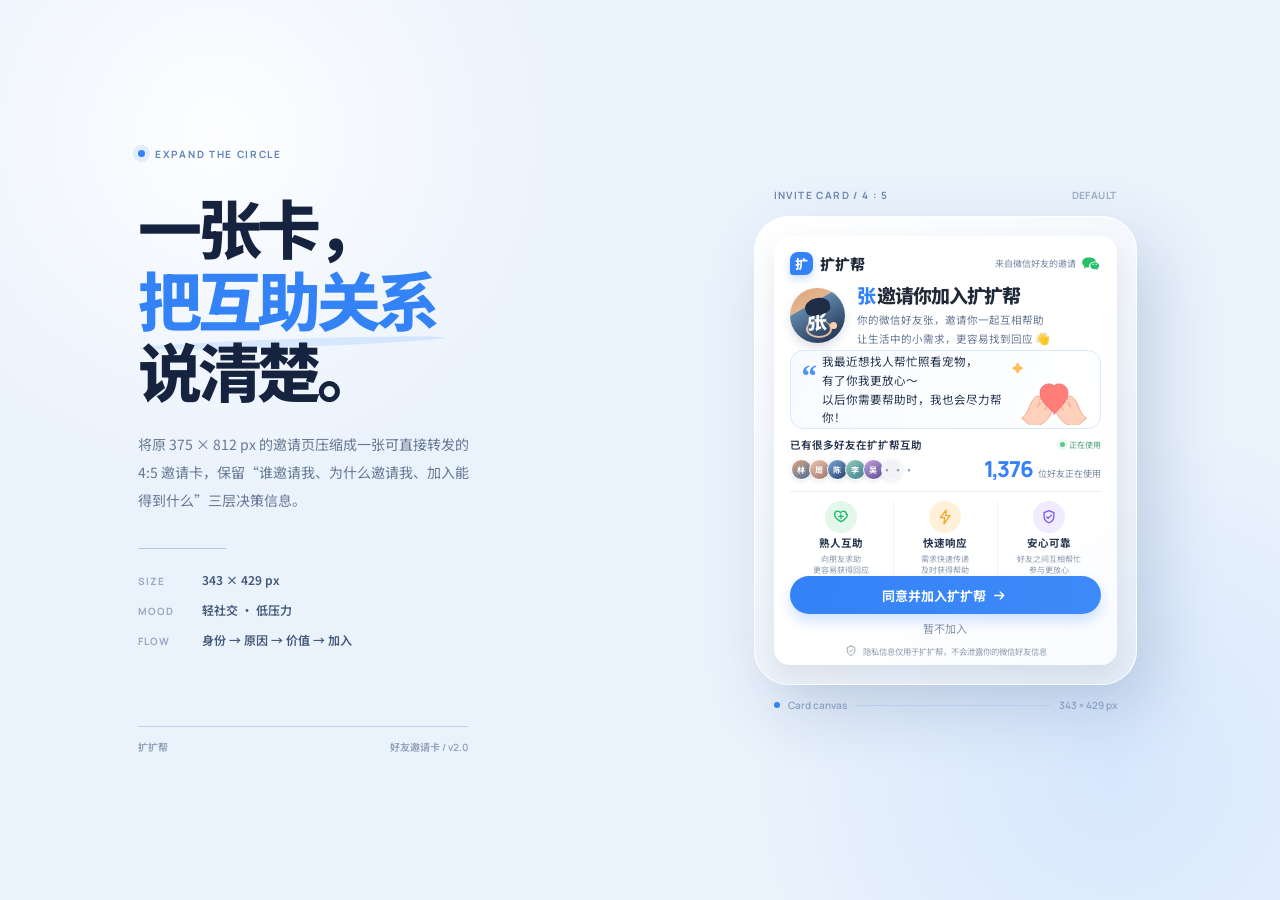
==== index.html @ 07ef03b1 "Add files via upload" ====
<!doctype html>
<html lang="zh-CN">
<head>
  <meta charset="UTF-8" />
  <meta name="viewport" content="width=device-width, initial-scale=1.0" />
  <meta name="theme-color" content="#eef4fc" />
  <title>扩扩帮 · 好友邀请卡 343×429</title>
  <link rel="stylesheet" href="./style.css" />
</head>
<body>
  <main class="workspace">
    <aside class="brief-panel" aria-label="设计规格">
      <div class="brief-kicker"><span class="kicker-mark"></span> EXPAND THE CIRCLE</div>
      <h1>一张卡，<br /><span>把互助关系</span><br />说清楚。</h1>
      <p>将原 375 × 812 px 的邀请页压缩成一张可直接转发的 4:5 邀请卡，保留“谁邀请我、为什么邀请我、加入能得到什么”三层决策信息。</p>
      <div class="brief-divider"></div>
      <div class="spec-list">
        <div class="spec-item"><span>SIZE</span><strong>343 × 429 px</strong></div>
        <div class="spec-item"><span>MOOD</span><strong>轻社交 · 低压力</strong></div>
        <div class="spec-item"><span>FLOW</span><strong>身份 → 原因 → 价值 → 加入</strong></div>
      </div>
      <div class="brief-footer"><span>扩扩帮</span><span>好友邀请卡 / v2.0</span></div>
    </aside>

    <section class="preview-area" aria-label="343 × 429 邀请卡预览">
      <div class="preview-label"><span>INVITE CARD / 4 : 5</span><span id="stateLabel">DEFAULT</span></div>
      <div class="card-frame">
        <article class="invite-card" id="inviteCard">
          <div class="card-view default-view" id="defaultView">
            <header class="card-header">
              <div class="brand-lockup"><span class="brand-mark">扩</span><b>扩扩帮</b></div>
              <div class="source-lockup"><span>来自微信好友的邀请</span><svg viewBox="0 0 24 24" aria-hidden="true"><path d="M9.3 5.2C5.5 5.2 2.5 7.6 2.5 10.6c0 1.8 1 3.4 2.6 4.5l-.7 2.6 2.8-1.5c.7.2 1.4.3 2.1.3.4 0 .8 0 1.1-.1-.1-.4-.2-.8-.2-1.2 0-3.1 3.1-5.6 6.9-5.6.4 0 .8 0 1.2.1-.6-2.6-3.3-4.5-7-4.5Z" fill="currentColor"/><path d="M16.8 10.6c-2.8 0-5.1 1.8-5.1 4s2.3 4 5.1 4c.6 0 1.2-.1 1.7-.3l2.1 1.1-.5-1.9c1.2-.8 1.9-1.8 1.9-2.9 0-2.2-2.3-4-5.2-4Zm-1.7 3.1a.8.8 0 1 1 0-1.6.8.8 0 0 1 0 1.6Zm3.4 0a.8.8 0 1 1 0-1.6.8.8 0 0 1 0 1.6Z" fill="currentColor"/></svg></div>
            </header>

            <section class="identity-section">
              <div class="portrait" aria-label="邀请人张的头像"><span>张</span><i></i></div>
              <div class="identity-copy"><h2><em>张</em> 邀请你加入扩扩帮</h2><p>你的微信好友张，邀请你一起互相帮助<br />让生活中的小需求，更容易找到回应 <span aria-hidden="true">👋</span></p></div>
            </section>

            <section class="message-box">
              <span class="quote-mark">“</span>
              <p>我最近想找人帮忙照看宠物，<br />有了你我更放心～<br />以后你需要帮助时，我也会尽力帮你！</p>
              <div class="mini-heart" aria-hidden="true"><span>✦</span><svg viewBox="0 0 80 62"><path class="hands" d="M5 55c6-4 7-10 10-16 2-4 5-8 8-8 2 0 3 2 2 5l-3 7c4-5 7-10 10-10 3 0 3 3 1 6l-3 7c4-6 7-8 10-7 3 2 0 5-2 9l-3 5c-4 7-11 10-18 12L5 55Zm70 0c-6-4-7-10-10-16-2-4-5-8-8-8-2 0-3 2-2 5l3 7c-4-5-7-10-10-10-3 0-3 3-1 6l3 7c-4-6-7-8-10-7-3 2 0 5 2 9l3 5c4 7 11 10 18 12l12-10Z"/><path class="heart" d="M40 49C34 43 25 37 25 28c0-6 4-10 10-10 3 0 5 2 5 2s2-2 5-2c6 0 10 4 10 10 0 9-9 15-15 23Z"/></svg></div>
            </section>

            <section class="proof-section">
              <div class="proof-title">已有很多好友在扩扩帮互助 <span><i></i>正在使用</span></div>
              <div class="proof-content"><div class="avatar-stack"><b class="av av1">林</b><b class="av av2">周</b><b class="av av3">陈</b><b class="av av4">李</b><b class="av av5">吴</b><b class="av more">···</b></div><div class="proof-number"><strong>1,376</strong><small>位好友正在使用</small></div></div>
            </section>

            <section class="benefit-section">
              <div class="benefit"><span class="benefit-icon green"><svg viewBox="0 0 24 24"><path d="M20.5 8.5c0 5-8.5 9.7-8.5 9.7S3.5 13.5 3.5 8.5c0-2.4 1.7-4.2 4-4.2 1.6 0 3 .9 3.8 2.1.8-1.2 2.2-2.1 3.8-2.1 2.3 0 4 1.8 4 4.2Z"/><path d="M9 11.3h6M12 8.3v6"/></svg></span><b>熟人互助</b><small>向朋友求助<br />更容易获得回应</small></div>
              <div class="benefit"><span class="benefit-icon orange"><svg viewBox="0 0 24 24"><path d="m13.5 3-7.8 9.8h5.7l-.8 8.2 8.2-10.8h-5.7L13.5 3Z"/></svg></span><b>快速响应</b><small>需求快速传递<br />及时获得帮助</small></div>
              <div class="benefit"><span class="benefit-icon purple"><svg viewBox="0 0 24 24"><path d="m12 3.5 6.5 2.6v4.8c0 4.2-2.5 7.3-6.5 8.8-4-1.5-6.5-4.6-6.5-8.8V6.1L12 3.5Z"/><path d="m8.8 11.8 2.1 2.1 4.3-4.4"/></svg></span><b>安心可靠</b><small>好友之间互相帮忙<br />参与更放心</small></div>
            </section>

            <div class="card-actions"><button class="join-button" id="joinBtn" type="button">同意并加入扩扩帮 <svg viewBox="0 0 24 24" aria-hidden="true"><path d="M5 12h13m-5-5 5 5-5 5" fill="none" stroke="currentColor" stroke-width="1.8" stroke-linecap="round" stroke-linejoin="round"/></svg></button><button class="decline-button" id="declineBtn" type="button">暂不加入</button></div>
            <div class="privacy"><svg viewBox="0 0 24 24" aria-hidden="true"><path d="M12 3.5 18.5 6v4.8c0 4.2-2.5 7.3-6.5 8.8-4-1.5-6.5-4.6-6.5-8.8V6L12 3.5Z"/><path d="m8.8 11.8 2.1 2.1 4.3-4.4"/></svg>隐私信息仅用于扩扩帮，不会泄露你的微信好友信息</div>
          </div>

          <div class="card-view success-view" id="successView" hidden>
            <div class="success-content"><div class="success-icon"><svg viewBox="0 0 32 32"><path d="m8 16.5 5.2 5.1L24.5 10" fill="none" stroke="currentColor" stroke-width="2.8" stroke-linecap="round" stroke-linejoin="round"/></svg></div><span class="success-label">RELATIONSHIP BUILT</span><h2>加入成功！</h2><p>你和<span>张</span>已经成为互助好友</p><small>从今天开始，有需要时<br />你们可以互相帮助。</small><button class="join-button success-button" id="homeBtn" type="button">查看扩扩帮 <svg viewBox="0 0 24 24"><path d="M5 12h13m-5-5 5 5-5 5" fill="none" stroke="currentColor" stroke-width="1.8" stroke-linecap="round" stroke-linejoin="round"/></svg></button><button class="back-button" id="backBtn" type="button">返回邀请卡</button></div><div class="success-brand"><span class="brand-mark">扩</span>让每一次求助，都更容易找到回应。</div>
          </div>
        </article>
      </div>
      <div class="preview-caption"><span class="caption-dot"></span><span>Card canvas</span><span class="caption-rule"></span><span>343 × 429 px</span></div>
    </section>
  </main>

  <div class="modal-backdrop" id="modalBackdrop" hidden>
    <section class="confirm-modal" role="dialog" aria-modal="true" aria-labelledby="modalTitle">
      <button class="modal-close" id="modalClose" type="button" aria-label="关闭">×</button>
      <div class="modal-icon"><svg viewBox="0 0 24 24"><path d="M12 3.5 19 6v5.1c0 4.5-2.7 7.8-7 9.4-4.3-1.6-7-4.9-7-9.4V6l7-2.5Z"/><path d="M12 8v4.2M12 16h.01"/></svg></div>
      <h2 id="modalTitle">暂时不加入扩扩帮？</h2><p>你可以稍后再接受张的邀请。</p>
      <div class="modal-actions"><button class="modal-secondary" id="lookAgainBtn" type="button">再看看</button><button class="modal-primary" id="confirmDeclineBtn" type="button">暂不加入</button></div>
    </section>
  </div>
  <div class="toast" id="toast" role="status">已暂时忽略邀请</div>
  <script src="./script.js"></script>
</body>
</html>
---- style.css ----
@import url('https://fonts.googleapis.com/css2?family=Manrope:wght@600;700;800&family=Noto+Sans+SC:wght@400;500;600;700;800&display=swap');

:root { --blue:#3382f6; --blue-deep:#1e68df; --ink:#1f2937; --muted:#64748b; --line:#e5e7eb; --canvas:#eef4fc; --green:#22c55e; font-family:'Noto Sans SC','PingFang SC','Microsoft YaHei',sans-serif; color:var(--ink); }
* { box-sizing:border-box; }
html,body { margin:0; min-height:100%; }
body { background:#eaf2fc; background-image:radial-gradient(circle at 17% 15%,rgba(255,255,255,.9),transparent 28%),radial-gradient(circle at 87% 86%,rgba(191,218,255,.45),transparent 26%); }
button { font:inherit; }
button:focus-visible { outline:3px solid rgba(51,130,246,.35); outline-offset:4px; }
.workspace { width:min(1040px,calc(100vw - 48px)); min-height:100vh; margin:0 auto; padding:42px 0; display:grid; grid-template-columns:1fr 430px; gap:120px; align-items:center; }
.brief-panel { max-width:390px; padding-left:18px; }
.brief-kicker { display:flex; align-items:center; gap:10px; color:#5e84ba; font:700 10px/1.4 Manrope,sans-serif; letter-spacing:.17em; }
.kicker-mark { width:7px; height:7px; border-radius:50%; background:var(--blue); box-shadow:0 0 0 5px rgba(51,130,246,.12); }
.brief-panel h1 { margin:30px 0 24px; color:#16233f; font-size:clamp(42px,5vw,64px); font-weight:800; line-height:1.12; letter-spacing:-.07em; }
.brief-panel h1 span { color:var(--blue); position:relative; white-space:nowrap; }
.brief-panel h1 span::after { content:''; position:absolute; left:0; right:-8px; bottom:-3px; height:8px; border-radius:50%; background:rgba(104,171,255,.2); transform:rotate(-2deg); z-index:-1; }
.brief-panel p { max-width:340px; margin:0; color:#667993; font-size:14px; line-height:2; }
.brief-divider { width:88px; height:1px; margin:34px 0 22px; background:#aec9ec; }
.spec-list { display:grid; gap:13px; }.spec-item { display:flex; align-items:baseline; gap:22px; font-size:12px; }.spec-item span { width:42px; color:#98a9c1; font:700 10px/1 Manrope,sans-serif; letter-spacing:.1em; }.spec-item strong { color:#435978; font-weight:600; }
.brief-footer { max-width:330px; display:flex; justify-content:space-between; margin-top:78px; padding-top:14px; border-top:1px solid rgba(153,184,222,.5); color:#8fa0b8; font:600 10px/1.2 Manrope,'Noto Sans SC',sans-serif; }
.preview-area { display:flex; align-items:center; flex-direction:column; }.preview-label { width:343px; display:flex; justify-content:space-between; color:#6e89b1; font:700 10px/1 Manrope,sans-serif; letter-spacing:.14em; margin-bottom:16px; }.preview-label span:last-child { color:#9badc5; letter-spacing:.04em; }
.card-frame { width:383px; padding:20px; border-radius:35px; background:linear-gradient(145deg,#fff,#e4ecf7); box-shadow:18px 26px 65px rgba(43,78,128,.2),inset 0 0 0 1px rgba(255,255,255,.9); }
.invite-card { width:343px; height:429px; overflow:hidden; border-radius:16px; background:#fff; position:relative; box-shadow:0 12px 25px rgba(43,75,122,.1),inset 0 0 0 1px rgba(229,235,243,.85); }
.card-view { width:100%; height:100%; }.default-view { padding:15px 16px 10px; background:linear-gradient(150deg,#fff 0%,#fff 70%,#f9fbff 100%); }
.card-header { height:25px; display:flex; align-items:center; justify-content:space-between; }.brand-lockup { display:flex; align-items:center; gap:7px; }.brand-mark { width:23px; height:23px; display:grid; place-items:center; border-radius:8px 8px 8px 3px; color:#fff; background:var(--blue); font-size:13px; font-weight:800; box-shadow:0 4px 9px rgba(51,130,246,.25); }.brand-lockup b { font-size:15px; font-weight:800; }.source-lockup { display:flex; align-items:center; gap:4px; color:#7889a4; font-size:9px; }.source-lockup svg { width:21px; height:21px; color:#27bf68; }
.identity-section { height:69px; display:flex; align-items:center; gap:12px; margin-top:5px; }.portrait { width:55px; height:55px; flex:0 0 55px; display:grid; place-items:end center; padding-bottom:8px; border-radius:50%; background:linear-gradient(150deg,#d8a37d 0%,#e4b58d 32%,#5f86a9 33%,#344b6b 74%,#202e48 100%); color:#fff; font-size:20px; font-weight:800; position:relative; overflow:hidden; box-shadow:0 5px 10px rgba(54,77,111,.17); }.portrait::before { content:''; width:25px; height:17px; border-radius:50% 50% 35% 35%; position:absolute; top:10px; left:15px; background:#202d47; transform:rotate(-12deg); }.portrait::after { content:''; width:22px; height:16px; border-radius:50%; position:absolute; bottom:5px; left:16px; border:2px solid rgba(255,210,177,.85); border-top:0; }.portrait i { position:absolute; width:7px; height:7px; border-radius:50%; right:8px; bottom:14px; background:#ffd0aa; }.identity-copy { min-width:0; }.identity-copy h2 { margin:0; white-space:nowrap; font-size:19px; line-height:1.25; letter-spacing:-.06em; font-weight:800; }.identity-copy h2 em { color:var(--blue); font-style:normal; }.identity-copy p { color:#667895; font-size:10.5px; line-height:1.6; margin:5px 0 0; }.identity-copy p span { font-size:12px; }
.message-box { height:79px; padding:10px 11px; display:flex; align-items:center; border:1px solid #d9e9ff; border-radius:13px; background:linear-gradient(115deg,#f7fbff,#fff); position:relative; overflow:hidden; }.quote-mark { align-self:flex-start; color:#4b94fa; font:800 31px/1 Georgia,serif; margin-right:5px; }.message-box p { color:#27364e; font-size:11.5px; line-height:1.62; margin:0; position:relative; z-index:1; }.mini-heart { width:77px; height:61px; flex:0 0 77px; margin-left:auto; position:relative; }.mini-heart svg { position:absolute; right:-2px; bottom:-5px; width:74px; height:58px; }.mini-heart .heart { fill:#ff7e78; stroke:#ed6a6b; stroke-width:1; }.mini-heart .hands { fill:#ffd0ba; stroke:#f1a38c; stroke-width:1; }.mini-heart span { position:absolute; top:0; left:0; color:#ffbd59; font-size:12px; z-index:2; }
.proof-section { height:47px; margin-top:8px; }.proof-title { display:flex; align-items:center; justify-content:space-between; color:#27364d; font-size:10.5px; font-weight:600; }.proof-title > span { display:flex; align-items:center; gap:4px; color:#6eb48d; font-size:8px; font-weight:500; }.proof-title i { width:5px; height:5px; border-radius:50%; background:#55cc82; box-shadow:0 0 0 3px rgba(85,204,130,.12); }.proof-content { display:flex; align-items:center; margin-top:6px; }.avatar-stack { display:flex; padding-left:1px; }.av { width:21px; height:21px; flex:0 0 21px; margin-left:-3px; border:1.5px solid white; border-radius:50%; display:grid; place-items:center; color:#fff; font-size:8px; font-weight:700; box-shadow:0 1px 4px rgba(38,62,99,.15); }.av:first-child { margin-left:0; }.av1 { background:linear-gradient(145deg,#e4a47b,#446f9d); }.av2 { background:linear-gradient(145deg,#f0c5b0,#9c746a); }.av3 { background:linear-gradient(145deg,#7ba9d7,#273e71); }.av4 { background:linear-gradient(145deg,#91ccb3,#417f95); }.av5 { background:linear-gradient(145deg,#c3a2da,#5d4d98); }.av.more { color:#90a0b6; background:#f0f2f6; font-size:10px; letter-spacing:1px; }.proof-number { display:flex; align-items:baseline; gap:5px; margin-left:auto; }.proof-number strong { color:var(--blue); font:800 22px/1 Manrope,sans-serif; letter-spacing:-.06em; }.proof-number small { color:#7889a4; font-size:9px; }
.benefit-section { height:77px; display:grid; grid-template-columns:repeat(3,1fr); margin-top:7px; padding:9px 0 0; border-top:1px solid #eef2f7; }.benefit { display:flex; flex-direction:column; align-items:center; text-align:center; position:relative; }.benefit + .benefit { border-left:1px solid #eff3f8; }.benefit-icon { width:32px; height:32px; display:grid; place-items:center; margin-bottom:4px; border-radius:50%; }.benefit-icon svg { width:18px; height:18px; fill:none; stroke:currentColor; stroke-width:1.7; stroke-linecap:round; stroke-linejoin:round; }.benefit-icon.green { color:#1bb866; background:#e3f8eb; }.benefit-icon.orange { color:#f3a329; background:#fff1d8; }.benefit-icon.purple { color:#7857e7; background:#f0ebff; }.benefit b { color:#26364f; font-size:10.5px; line-height:1.2; }.benefit small { color:#8c9bb0; font-size:8px; line-height:1.42; margin-top:3px; }
.card-actions { margin-top:8px; text-align:center; }.join-button { width:100%; height:38px; display:flex; align-items:center; justify-content:center; gap:5px; border:0; border-radius:20px; color:#fff; background:linear-gradient(100deg,#3382f6,#3e8afa); box-shadow:0 7px 13px rgba(51,130,246,.23); font-size:13px; font-weight:700; cursor:pointer; transition:transform .15s ease,background .15s ease,box-shadow .15s ease; }.join-button svg { width:17px; height:17px; }.join-button:hover { background:#2875e9; box-shadow:0 9px 17px rgba(51,130,246,.3); transform:translateY(-1px); }.join-button:active { transform:translateY(2px) scale(.985); background:#1d65d8; box-shadow:0 3px 8px rgba(51,130,246,.18); }.decline-button { margin-top:2px; padding:2px 14px; border:0; color:#8291a7; background:transparent; font-size:11px; cursor:pointer; }.decline-button:hover { color:var(--blue); }.privacy { height:17px; display:flex; align-items:center; justify-content:center; gap:5px; margin-top:4px; color:#8e9db1; font-size:8.3px; white-space:nowrap; }.privacy svg { width:14px; height:14px; flex:0 0 14px; fill:none; stroke:currentColor; stroke-width:1.5; stroke-linecap:round; stroke-linejoin:round; }
.success-view { display:flex; align-items:center; justify-content:space-between; flex-direction:column; padding:84px 25px 17px; background:radial-gradient(circle at 50% 25%,#edf6ff 0,#fff 45%,#f7faff 100%); }.success-content { display:flex; align-items:center; flex-direction:column; text-align:center; }.success-icon { width:62px; height:62px; display:grid; place-items:center; margin-bottom:21px; color:var(--green); border-radius:21px 21px 21px 7px; background:#e1f8e9; box-shadow:0 10px 20px rgba(34,197,94,.15); }.success-icon svg { width:34px; height:34px; }.success-label { color:#6cba8a; font:700 8px/1 Manrope,sans-serif; letter-spacing:.15em; }.success-content h2 { margin:11px 0 7px; color:#25344d; font-size:23px; letter-spacing:-.06em; }.success-content p { margin:0; color:#63758e; font-size:12px; }.success-content p span { color:var(--blue); font-weight:700; }.success-content small { margin:16px 0 27px; color:#91a0b4; font-size:10px; line-height:1.75; }.success-button { width:250px; }.back-button { border:0; background:transparent; color:#98a7b9; font-size:10px; cursor:pointer; padding:9px; }.back-button:hover { color:var(--blue); }.success-brand { display:flex; align-items:center; gap:6px; color:#a8b4c3; font-size:8.5px; }.success-brand .brand-mark { width:18px; height:18px; font-size:10px; border-radius:6px 6px 6px 2px; }
.preview-caption { width:343px; display:flex; align-items:center; gap:8px; margin-top:15px; color:#89a0c2; font:600 10px/1 Manrope,sans-serif; }.caption-dot { width:6px; height:6px; background:var(--blue); border-radius:50%; }.caption-rule { height:1px; flex:1; background:#b6cdec; }
.modal-backdrop { position:fixed; inset:0; z-index:10; display:grid; place-items:center; padding:20px; background:rgba(22,35,63,.35); backdrop-filter:blur(7px); }.modal-backdrop[hidden] { display:none; }.confirm-modal { width:min(340px,100%); padding:28px 24px 22px; border-radius:24px; background:#fff; box-shadow:0 24px 70px rgba(20,48,91,.25); text-align:center; position:relative; animation:modal-in .18s ease-out; }.modal-close { position:absolute; top:13px; right:17px; width:28px; height:28px; border:0; border-radius:50%; color:#8d9cb1; background:#f4f7fb; font-size:20px; line-height:1; cursor:pointer; }.modal-icon { width:45px; height:45px; display:grid; place-items:center; margin:0 auto 14px; color:#e9a62f; background:#fff4dd; border-radius:15px; }.modal-icon svg { width:25px; height:25px; fill:none; stroke:currentColor; stroke-width:1.6; stroke-linecap:round; stroke-linejoin:round; }.confirm-modal h2 { margin:0 0 8px; font-size:17px; }.confirm-modal p { margin:0 0 22px; color:#8492a7; font-size:12px; }.modal-actions { display:grid; grid-template-columns:1fr 1fr; gap:10px; }.modal-actions button { height:43px; border-radius:22px; font-size:13px; cursor:pointer; }.modal-secondary { border:1px solid #e5ebf3; color:#6d7e97; background:#fff; }.modal-primary { border:0; color:#fff; background:var(--blue); box-shadow:0 7px 13px rgba(51,130,246,.18); }.modal-primary:hover { background:var(--blue-deep); }.modal-secondary:hover { background:#f6f9fc; }.toast { position:fixed; z-index:20; bottom:32px; left:50%; padding:10px 17px; border-radius:99px; color:#fff; background:rgba(25,39,67,.88); font-size:12px; opacity:0; pointer-events:none; transform:translate(-50%,16px); transition:opacity .22s ease,transform .22s ease; }.toast.show { opacity:1; transform:translate(-50%,0); }
@keyframes modal-in { from { opacity:0; transform:translateY(8px) scale(.97); } to { opacity:1; transform:translateY(0) scale(1); } }
@media (prefers-reduced-motion:reduce) { *,*::before,*::after { animation-duration:.01ms !important; transition-duration:.01ms !important; } }
@media (max-width:820px) { .workspace { width:min(430px,calc(100vw - 40px)); grid-template-columns:1fr; gap:26px; padding:32px 0 40px; }.brief-panel { max-width:430px; padding-left:0; text-align:center; }.brief-panel h1 { margin-top:18px; font-size:42px; }.brief-panel p,.brief-divider,.spec-list,.brief-footer { display:none; }.brief-kicker { justify-content:center; }.preview-area { order:-1; } }
@media (max-width:440px) { body { background:var(--canvas); }.workspace { width:100%; padding:0; }.brief-panel,.preview-label,.preview-caption { display:none; }.preview-area { width:100%; }.card-frame { width:100%; padding:0; border-radius:0; box-shadow:none; }.invite-card { width:100%; height:auto; min-height:429px; border-radius:0; box-shadow:none; }.default-view { padding-left:20px; padding-right:20px; }.success-view { min-height:429px; } }
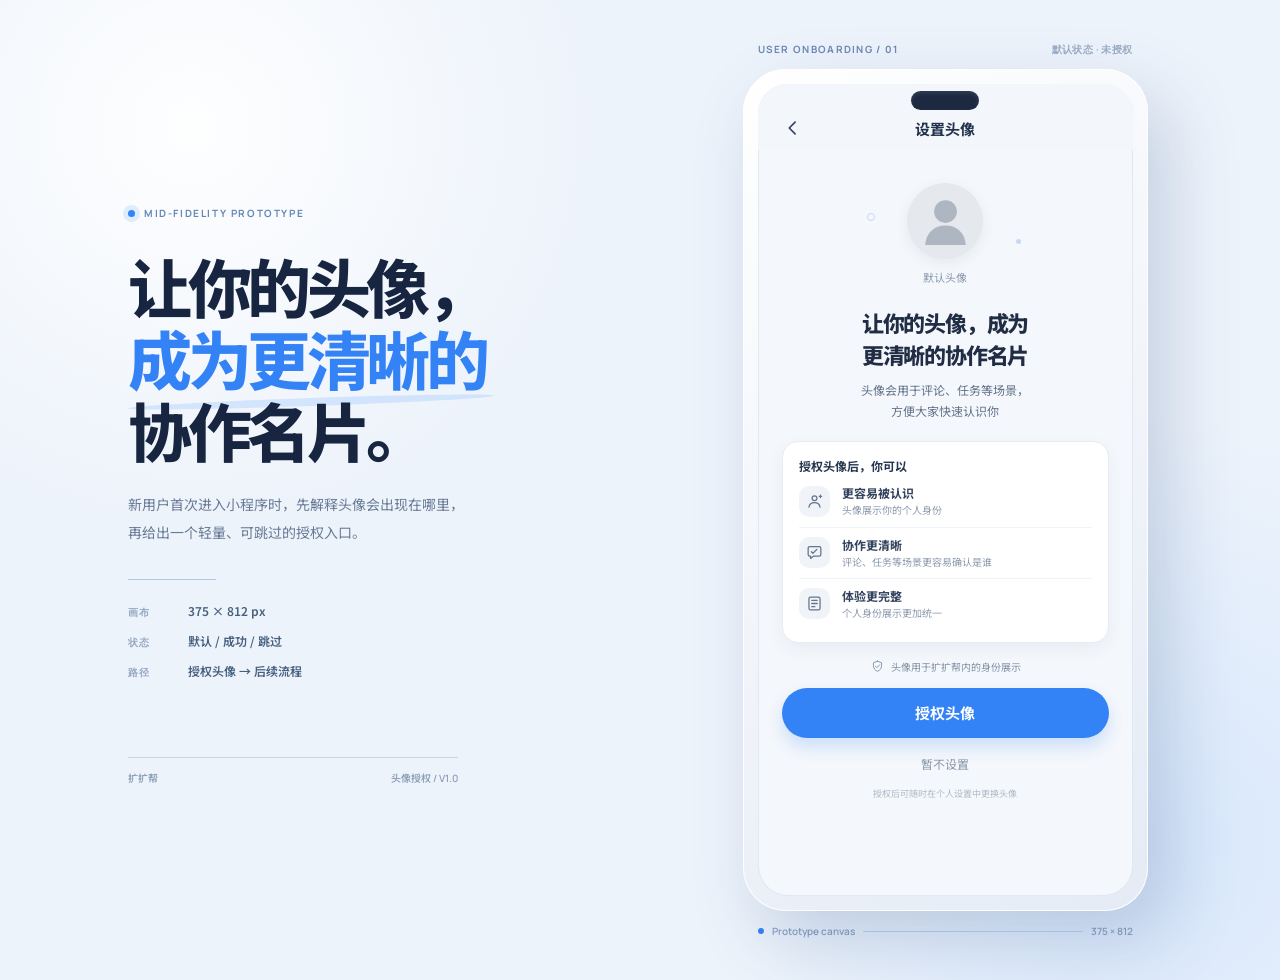
==== commit a791f9e8: "Add files via upload" ====
--- a/index.html
+++ b/index.html
@@ -3,79 +3,73 @@
 <head>
   <meta charset="UTF-8" />
   <meta name="viewport" content="width=device-width, initial-scale=1.0" />
-  <meta name="theme-color" content="#eef4fc" />
-  <title>扩扩帮 · 好友邀请卡 343×429</title>
+  <meta name="theme-color" content="#f4f7fb" />
+  <title>扩扩帮 · 设置头像</title>
   <link rel="stylesheet" href="./style.css" />
 </head>
 <body>
-  <main class="workspace">
-    <aside class="brief-panel" aria-label="设计规格">
-      <div class="brief-kicker"><span class="kicker-mark"></span> EXPAND THE CIRCLE</div>
-      <h1>一张卡，<br /><span>把互助关系</span><br />说清楚。</h1>
-      <p>将原 375 × 812 px 的邀请页压缩成一张可直接转发的 4:5 邀请卡，保留“谁邀请我、为什么邀请我、加入能得到什么”三层决策信息。</p>
+  <main class="prototype-workspace">
+    <aside class="prototype-brief" aria-label="原型说明">
+      <p class="brief-label"><span></span> MID-FIDELITY PROTOTYPE</p>
+      <h1>让你的头像，<br /><em>成为更清晰的</em><br />协作名片。</h1>
+      <p class="brief-copy">新用户首次进入小程序时，先解释头像会出现在哪里，再给出一个轻量、可跳过的授权入口。</p>
       <div class="brief-divider"></div>
-      <div class="spec-list">
-        <div class="spec-item"><span>SIZE</span><strong>343 × 429 px</strong></div>
-        <div class="spec-item"><span>MOOD</span><strong>轻社交 · 低压力</strong></div>
-        <div class="spec-item"><span>FLOW</span><strong>身份 → 原因 → 价值 → 加入</strong></div>
-      </div>
-      <div class="brief-footer"><span>扩扩帮</span><span>好友邀请卡 / v2.0</span></div>
+      <div class="brief-meta"><div><span>画布</span><strong>375 × 812 px</strong></div><div><span>状态</span><strong>默认 / 成功 / 跳过</strong></div><div><span>路径</span><strong>授权头像 → 后续流程</strong></div></div>
+      <div class="brief-footer"><span>扩扩帮</span><span>头像授权 / V1.0</span></div>
     </aside>
 
-    <section class="preview-area" aria-label="343 × 429 邀请卡预览">
-      <div class="preview-label"><span>INVITE CARD / 4 : 5</span><span id="stateLabel">DEFAULT</span></div>
-      <div class="card-frame">
-        <article class="invite-card" id="inviteCard">
-          <div class="card-view default-view" id="defaultView">
-            <header class="card-header">
-              <div class="brand-lockup"><span class="brand-mark">扩</span><b>扩扩帮</b></div>
-              <div class="source-lockup"><span>来自微信好友的邀请</span><svg viewBox="0 0 24 24" aria-hidden="true"><path d="M9.3 5.2C5.5 5.2 2.5 7.6 2.5 10.6c0 1.8 1 3.4 2.6 4.5l-.7 2.6 2.8-1.5c.7.2 1.4.3 2.1.3.4 0 .8 0 1.1-.1-.1-.4-.2-.8-.2-1.2 0-3.1 3.1-5.6 6.9-5.6.4 0 .8 0 1.2.1-.6-2.6-3.3-4.5-7-4.5Z" fill="currentColor"/><path d="M16.8 10.6c-2.8 0-5.1 1.8-5.1 4s2.3 4 5.1 4c.6 0 1.2-.1 1.7-.3l2.1 1.1-.5-1.9c1.2-.8 1.9-1.8 1.9-2.9 0-2.2-2.3-4-5.2-4Zm-1.7 3.1a.8.8 0 1 1 0-1.6.8.8 0 0 1 0 1.6Zm3.4 0a.8.8 0 1 1 0-1.6.8.8 0 0 1 0 1.6Z" fill="currentColor"/></svg></div>
-            </header>
+    <section class="preview-area" aria-label="设置头像移动端页面预览">
+      <div class="preview-meta"><span>USER ONBOARDING / 01</span><span id="stateLabel">默认状态 · 未授权</span></div>
+      <div class="phone-frame">
+        <div class="phone-notch"></div>
+        <div class="phone-screen" id="phoneScreen">
+          <header class="top-nav">
+            <button class="nav-back" id="backBtn" type="button" aria-label="返回上一页"><svg viewBox="0 0 24 24"><path d="m14.5 5-7 7 7 7" fill="none" stroke="currentColor" stroke-width="2" stroke-linecap="round" stroke-linejoin="round"/></svg></button>
+            <h2>设置头像</h2>
+            <span class="nav-placeholder" aria-hidden="true"></span>
+          </header>
 
-            <section class="identity-section">
-              <div class="portrait" aria-label="邀请人张的头像"><span>张</span><i></i></div>
-              <div class="identity-copy"><h2><em>张</em> 邀请你加入扩扩帮</h2><p>你的微信好友张，邀请你一起互相帮助<br />让生活中的小需求，更容易找到回应 <span aria-hidden="true">👋</span></p></div>
+          <div class="page-content">
+            <section class="avatar-hero" aria-label="头像预览">
+              <div class="avatar-orbit orbit-left"></div><div class="avatar-orbit orbit-right"></div>
+              <div class="avatar-placeholder" id="avatarPreview" data-avatar="{avatar}" role="img" aria-label="默认头像"><svg viewBox="0 0 80 80" aria-hidden="true"><circle cx="40" cy="29" r="14"/><path d="M15 70c1-15 11-24 25-24s24 9 25 24"/></svg></div>
+              <span class="avatar-state" id="avatarState">默认头像</span>
             </section>
 
-            <section class="message-box">
-              <span class="quote-mark">“</span>
-              <p>我最近想找人帮忙照看宠物，<br />有了你我更放心～<br />以后你需要帮助时，我也会尽力帮你！</p>
-              <div class="mini-heart" aria-hidden="true"><span>✦</span><svg viewBox="0 0 80 62"><path class="hands" d="M5 55c6-4 7-10 10-16 2-4 5-8 8-8 2 0 3 2 2 5l-3 7c4-5 7-10 10-10 3 0 3 3 1 6l-3 7c4-6 7-8 10-7 3 2 0 5-2 9l-3 5c-4 7-11 10-18 12L5 55Zm70 0c-6-4-7-10-10-16-2-4-5-8-8-8-2 0-3 2-2 5l3 7c-4-5-7-10-10-10-3 0-3 3-1 6l3 7c-4-6-7-8-10-7-3 2 0 5 2 9l3 5c4 7 11 10 18 12l12-10Z"/><path class="heart" d="M40 49C34 43 25 37 25 28c0-6 4-10 10-10 3 0 5 2 5 2s2-2 5-2c6 0 10 4 10 10 0 9-9 15-15 23Z"/></svg></div>
+            <section class="intro-section">
+              <h1>让你的头像，成为<br />更清晰的协作名片</h1>
+              <p>头像会用于评论、任务等场景，<br />方便大家快速认识你</p>
             </section>
 
-            <section class="proof-section">
-              <div class="proof-title">已有很多好友在扩扩帮互助 <span><i></i>正在使用</span></div>
-              <div class="proof-content"><div class="avatar-stack"><b class="av av1">林</b><b class="av av2">周</b><b class="av av3">陈</b><b class="av av4">李</b><b class="av av5">吴</b><b class="av more">···</b></div><div class="proof-number"><strong>1,376</strong><small>位好友正在使用</small></div></div>
+            <section class="value-card" aria-label="头像授权价值">
+              <h3>授权头像后，你可以</h3>
+              <div class="value-item"><span class="value-icon"><svg viewBox="0 0 24 24"><circle cx="12" cy="8" r="3"/><path d="M5 19c.6-3.7 3-5.7 7-5.7s6.4 2 7 5.7"/><path d="M18 5.5h3m-1.5-1.5v3"/></svg></span><div><b>更容易被认识</b><small>头像展示你的个人身份</small></div></div>
+              <div class="value-item"><span class="value-icon"><svg viewBox="0 0 24 24"><path d="M6 4.5h12a2 2 0 0 1 2 2v8a2 2 0 0 1-2 2H11l-4 3v-3H6a2 2 0 0 1-2-2v-8a2 2 0 0 1 2-2Z"/><path d="m8 11 2 2 5-5"/></svg></span><div><b>协作更清晰</b><small>评论、任务等场景更容易确认是谁</small></div></div>
+              <div class="value-item"><span class="value-icon"><svg viewBox="0 0 24 24"><rect x="5" y="4" width="14" height="16" rx="2"/><path d="M8.5 8h7M8.5 12h7M8.5 16h4"/></svg></span><div><b>体验更完整</b><small>个人身份展示更加统一</small></div></div>
             </section>
 
-            <section class="benefit-section">
-              <div class="benefit"><span class="benefit-icon green"><svg viewBox="0 0 24 24"><path d="M20.5 8.5c0 5-8.5 9.7-8.5 9.7S3.5 13.5 3.5 8.5c0-2.4 1.7-4.2 4-4.2 1.6 0 3 .9 3.8 2.1.8-1.2 2.2-2.1 3.8-2.1 2.3 0 4 1.8 4 4.2Z"/><path d="M9 11.3h6M12 8.3v6"/></svg></span><b>熟人互助</b><small>向朋友求助<br />更容易获得回应</small></div>
-              <div class="benefit"><span class="benefit-icon orange"><svg viewBox="0 0 24 24"><path d="m13.5 3-7.8 9.8h5.7l-.8 8.2 8.2-10.8h-5.7L13.5 3Z"/></svg></span><b>快速响应</b><small>需求快速传递<br />及时获得帮助</small></div>
-              <div class="benefit"><span class="benefit-icon purple"><svg viewBox="0 0 24 24"><path d="m12 3.5 6.5 2.6v4.8c0 4.2-2.5 7.3-6.5 8.8-4-1.5-6.5-4.6-6.5-8.8V6.1L12 3.5Z"/><path d="m8.8 11.8 2.1 2.1 4.3-4.4"/></svg></span><b>安心可靠</b><small>好友之间互相帮忙<br />参与更放心</small></div>
-            </section>
+            <p class="permission-note"><svg viewBox="0 0 24 24" aria-hidden="true"><path d="M12 3.5 18.5 6v4.8c0 4.2-2.5 7.3-6.5 8.8-4-1.5-6.5-4.6-6.5-8.8V6L12 3.5Z"/><path d="m8.8 11.8 2.1 2.1 4.3-4.4"/></svg>头像用于扩扩帮内的身份展示</p>
 
-            <div class="card-actions"><button class="join-button" id="joinBtn" type="button">同意并加入扩扩帮 <svg viewBox="0 0 24 24" aria-hidden="true"><path d="M5 12h13m-5-5 5 5-5 5" fill="none" stroke="currentColor" stroke-width="1.8" stroke-linecap="round" stroke-linejoin="round"/></svg></button><button class="decline-button" id="declineBtn" type="button">暂不加入</button></div>
-            <div class="privacy"><svg viewBox="0 0 24 24" aria-hidden="true"><path d="M12 3.5 18.5 6v4.8c0 4.2-2.5 7.3-6.5 8.8-4-1.5-6.5-4.6-6.5-8.8V6L12 3.5Z"/><path d="m8.8 11.8 2.1 2.1 4.3-4.4"/></svg>隐私信息仅用于扩扩帮，不会泄露你的微信好友信息</div>
+            <section class="action-section"><button class="primary-button" id="authorizeBtn" type="button">授权头像</button><input id="avatarInput" type="file" accept="image/*" hidden /><button class="skip-button" id="skipBtn" type="button">暂不设置</button></section>
+            <p class="micro-copy">授权后可随时在个人设置中更换头像</p>
           </div>
 
-          <div class="card-view success-view" id="successView" hidden>
-            <div class="success-content"><div class="success-icon"><svg viewBox="0 0 32 32"><path d="m8 16.5 5.2 5.1L24.5 10" fill="none" stroke="currentColor" stroke-width="2.8" stroke-linecap="round" stroke-linejoin="round"/></svg></div><span class="success-label">RELATIONSHIP BUILT</span><h2>加入成功！</h2><p>你和<span>张</span>已经成为互助好友</p><small>从今天开始，有需要时<br />你们可以互相帮助。</small><button class="join-button success-button" id="homeBtn" type="button">查看扩扩帮 <svg viewBox="0 0 24 24"><path d="M5 12h13m-5-5 5 5-5 5" fill="none" stroke="currentColor" stroke-width="1.8" stroke-linecap="round" stroke-linejoin="round"/></svg></button><button class="back-button" id="backBtn" type="button">返回邀请卡</button></div><div class="success-brand"><span class="brand-mark">扩</span>让每一次求助，都更容易找到回应。</div>
-          </div>
-        </article>
+          <div class="screen-toast" id="screenToast" role="status"></div>
+        </div>
       </div>
-      <div class="preview-caption"><span class="caption-dot"></span><span>Card canvas</span><span class="caption-rule"></span><span>343 × 429 px</span></div>
+      <div class="preview-caption"><span class="live-dot"></span><span>Prototype canvas</span><span class="caption-rule"></span><span>375 × 812</span></div>
     </section>
   </main>
 
-  <div class="modal-backdrop" id="modalBackdrop" hidden>
-    <section class="confirm-modal" role="dialog" aria-modal="true" aria-labelledby="modalTitle">
-      <button class="modal-close" id="modalClose" type="button" aria-label="关闭">×</button>
-      <div class="modal-icon"><svg viewBox="0 0 24 24"><path d="M12 3.5 19 6v5.1c0 4.5-2.7 7.8-7 9.4-4.3-1.6-7-4.9-7-9.4V6l7-2.5Z"/><path d="M12 8v4.2M12 16h.01"/></svg></div>
-      <h2 id="modalTitle">暂时不加入扩扩帮？</h2><p>你可以稍后再接受张的邀请。</p>
-      <div class="modal-actions"><button class="modal-secondary" id="lookAgainBtn" type="button">再看看</button><button class="modal-primary" id="confirmDeclineBtn" type="button">暂不加入</button></div>
+  <div class="confirm-layer" id="skipDialog" hidden>
+    <section class="confirm-card" role="dialog" aria-modal="true" aria-labelledby="skipTitle">
+      <button class="dialog-close" id="dialogClose" type="button" aria-label="关闭">×</button>
+      <span class="dialog-index">OPTIONAL</span>
+      <h2 id="skipTitle">暂不设置头像？</h2>
+      <p>你可以先进入扩扩帮，之后再回来设置。</p>
+      <div class="dialog-actions"><button class="dialog-secondary" id="stayBtn" type="button">留下设置</button><button class="dialog-primary" id="confirmSkipBtn" type="button">暂不设置</button></div>
     </section>
   </div>
-  <div class="toast" id="toast" role="status">已暂时忽略邀请</div>
   <script src="./script.js"></script>
 </body>
 </html>
--- a/style.css
+++ b/style.css
@@ -1,36 +1,54 @@
 @import url('https://fonts.googleapis.com/css2?family=Manrope:wght@600;700;800&family=Noto+Sans+SC:wght@400;500;600;700;800&display=swap');
 
-:root { --blue:#3382f6; --blue-deep:#1e68df; --ink:#1f2937; --muted:#64748b; --line:#e5e7eb; --canvas:#eef4fc; --green:#22c55e; font-family:'Noto Sans SC','PingFang SC','Microsoft YaHei',sans-serif; color:var(--ink); }
-* { box-sizing:border-box; }
-html,body { margin:0; min-height:100%; }
-body { background:#eaf2fc; background-image:radial-gradient(circle at 17% 15%,rgba(255,255,255,.9),transparent 28%),radial-gradient(circle at 87% 86%,rgba(191,218,255,.45),transparent 26%); }
-button { font:inherit; }
-button:focus-visible { outline:3px solid rgba(51,130,246,.35); outline-offset:4px; }
-.workspace { width:min(1040px,calc(100vw - 48px)); min-height:100vh; margin:0 auto; padding:42px 0; display:grid; grid-template-columns:1fr 430px; gap:120px; align-items:center; }
-.brief-panel { max-width:390px; padding-left:18px; }
-.brief-kicker { display:flex; align-items:center; gap:10px; color:#5e84ba; font:700 10px/1.4 Manrope,sans-serif; letter-spacing:.17em; }
-.kicker-mark { width:7px; height:7px; border-radius:50%; background:var(--blue); box-shadow:0 0 0 5px rgba(51,130,246,.12); }
-.brief-panel h1 { margin:30px 0 24px; color:#16233f; font-size:clamp(42px,5vw,64px); font-weight:800; line-height:1.12; letter-spacing:-.07em; }
-.brief-panel h1 span { color:var(--blue); position:relative; white-space:nowrap; }
-.brief-panel h1 span::after { content:''; position:absolute; left:0; right:-8px; bottom:-3px; height:8px; border-radius:50%; background:rgba(104,171,255,.2); transform:rotate(-2deg); z-index:-1; }
-.brief-panel p { max-width:340px; margin:0; color:#667993; font-size:14px; line-height:2; }
-.brief-divider { width:88px; height:1px; margin:34px 0 22px; background:#aec9ec; }
-.spec-list { display:grid; gap:13px; }.spec-item { display:flex; align-items:baseline; gap:22px; font-size:12px; }.spec-item span { width:42px; color:#98a9c1; font:700 10px/1 Manrope,sans-serif; letter-spacing:.1em; }.spec-item strong { color:#435978; font-weight:600; }
-.brief-footer { max-width:330px; display:flex; justify-content:space-between; margin-top:78px; padding-top:14px; border-top:1px solid rgba(153,184,222,.5); color:#8fa0b8; font:600 10px/1.2 Manrope,'Noto Sans SC',sans-serif; }
-.preview-area { display:flex; align-items:center; flex-direction:column; }.preview-label { width:343px; display:flex; justify-content:space-between; color:#6e89b1; font:700 10px/1 Manrope,sans-serif; letter-spacing:.14em; margin-bottom:16px; }.preview-label span:last-child { color:#9badc5; letter-spacing:.04em; }
-.card-frame { width:383px; padding:20px; border-radius:35px; background:linear-gradient(145deg,#fff,#e4ecf7); box-shadow:18px 26px 65px rgba(43,78,128,.2),inset 0 0 0 1px rgba(255,255,255,.9); }
-.invite-card { width:343px; height:429px; overflow:hidden; border-radius:16px; background:#fff; position:relative; box-shadow:0 12px 25px rgba(43,75,122,.1),inset 0 0 0 1px rgba(229,235,243,.85); }
-.card-view { width:100%; height:100%; }.default-view { padding:15px 16px 10px; background:linear-gradient(150deg,#fff 0%,#fff 70%,#f9fbff 100%); }
-.card-header { height:25px; display:flex; align-items:center; justify-content:space-between; }.brand-lockup { display:flex; align-items:center; gap:7px; }.brand-mark { width:23px; height:23px; display:grid; place-items:center; border-radius:8px 8px 8px 3px; color:#fff; background:var(--blue); font-size:13px; font-weight:800; box-shadow:0 4px 9px rgba(51,130,246,.25); }.brand-lockup b { font-size:15px; font-weight:800; }.source-lockup { display:flex; align-items:center; gap:4px; color:#7889a4; font-size:9px; }.source-lockup svg { width:21px; height:21px; color:#27bf68; }
-.identity-section { height:69px; display:flex; align-items:center; gap:12px; margin-top:5px; }.portrait { width:55px; height:55px; flex:0 0 55px; display:grid; place-items:end center; padding-bottom:8px; border-radius:50%; background:linear-gradient(150deg,#d8a37d 0%,#e4b58d 32%,#5f86a9 33%,#344b6b 74%,#202e48 100%); color:#fff; font-size:20px; font-weight:800; position:relative; overflow:hidden; box-shadow:0 5px 10px rgba(54,77,111,.17); }.portrait::before { content:''; width:25px; height:17px; border-radius:50% 50% 35% 35%; position:absolute; top:10px; left:15px; background:#202d47; transform:rotate(-12deg); }.portrait::after { content:''; width:22px; height:16px; border-radius:50%; position:absolute; bottom:5px; left:16px; border:2px solid rgba(255,210,177,.85); border-top:0; }.portrait i { position:absolute; width:7px; height:7px; border-radius:50%; right:8px; bottom:14px; background:#ffd0aa; }.identity-copy { min-width:0; }.identity-copy h2 { margin:0; white-space:nowrap; font-size:19px; line-height:1.25; letter-spacing:-.06em; font-weight:800; }.identity-copy h2 em { color:var(--blue); font-style:normal; }.identity-copy p { color:#667895; font-size:10.5px; line-height:1.6; margin:5px 0 0; }.identity-copy p span { font-size:12px; }
-.message-box { height:79px; padding:10px 11px; display:flex; align-items:center; border:1px solid #d9e9ff; border-radius:13px; background:linear-gradient(115deg,#f7fbff,#fff); position:relative; overflow:hidden; }.quote-mark { align-self:flex-start; color:#4b94fa; font:800 31px/1 Georgia,serif; margin-right:5px; }.message-box p { color:#27364e; font-size:11.5px; line-height:1.62; margin:0; position:relative; z-index:1; }.mini-heart { width:77px; height:61px; flex:0 0 77px; margin-left:auto; position:relative; }.mini-heart svg { position:absolute; right:-2px; bottom:-5px; width:74px; height:58px; }.mini-heart .heart { fill:#ff7e78; stroke:#ed6a6b; stroke-width:1; }.mini-heart .hands { fill:#ffd0ba; stroke:#f1a38c; stroke-width:1; }.mini-heart span { position:absolute; top:0; left:0; color:#ffbd59; font-size:12px; z-index:2; }
-.proof-section { height:47px; margin-top:8px; }.proof-title { display:flex; align-items:center; justify-content:space-between; color:#27364d; font-size:10.5px; font-weight:600; }.proof-title > span { display:flex; align-items:center; gap:4px; color:#6eb48d; font-size:8px; font-weight:500; }.proof-title i { width:5px; height:5px; border-radius:50%; background:#55cc82; box-shadow:0 0 0 3px rgba(85,204,130,.12); }.proof-content { display:flex; align-items:center; margin-top:6px; }.avatar-stack { display:flex; padding-left:1px; }.av { width:21px; height:21px; flex:0 0 21px; margin-left:-3px; border:1.5px solid white; border-radius:50%; display:grid; place-items:center; color:#fff; font-size:8px; font-weight:700; box-shadow:0 1px 4px rgba(38,62,99,.15); }.av:first-child { margin-left:0; }.av1 { background:linear-gradient(145deg,#e4a47b,#446f9d); }.av2 { background:linear-gradient(145deg,#f0c5b0,#9c746a); }.av3 { background:linear-gradient(145deg,#7ba9d7,#273e71); }.av4 { background:linear-gradient(145deg,#91ccb3,#417f95); }.av5 { background:linear-gradient(145deg,#c3a2da,#5d4d98); }.av.more { color:#90a0b6; background:#f0f2f6; font-size:10px; letter-spacing:1px; }.proof-number { display:flex; align-items:baseline; gap:5px; margin-left:auto; }.proof-number strong { color:var(--blue); font:800 22px/1 Manrope,sans-serif; letter-spacing:-.06em; }.proof-number small { color:#7889a4; font-size:9px; }
-.benefit-section { height:77px; display:grid; grid-template-columns:repeat(3,1fr); margin-top:7px; padding:9px 0 0; border-top:1px solid #eef2f7; }.benefit { display:flex; flex-direction:column; align-items:center; text-align:center; position:relative; }.benefit + .benefit { border-left:1px solid #eff3f8; }.benefit-icon { width:32px; height:32px; display:grid; place-items:center; margin-bottom:4px; border-radius:50%; }.benefit-icon svg { width:18px; height:18px; fill:none; stroke:currentColor; stroke-width:1.7; stroke-linecap:round; stroke-linejoin:round; }.benefit-icon.green { color:#1bb866; background:#e3f8eb; }.benefit-icon.orange { color:#f3a329; background:#fff1d8; }.benefit-icon.purple { color:#7857e7; background:#f0ebff; }.benefit b { color:#26364f; font-size:10.5px; line-height:1.2; }.benefit small { color:#8c9bb0; font-size:8px; line-height:1.42; margin-top:3px; }
-.card-actions { margin-top:8px; text-align:center; }.join-button { width:100%; height:38px; display:flex; align-items:center; justify-content:center; gap:5px; border:0; border-radius:20px; color:#fff; background:linear-gradient(100deg,#3382f6,#3e8afa); box-shadow:0 7px 13px rgba(51,130,246,.23); font-size:13px; font-weight:700; cursor:pointer; transition:transform .15s ease,background .15s ease,box-shadow .15s ease; }.join-button svg { width:17px; height:17px; }.join-button:hover { background:#2875e9; box-shadow:0 9px 17px rgba(51,130,246,.3); transform:translateY(-1px); }.join-button:active { transform:translateY(2px) scale(.985); background:#1d65d8; box-shadow:0 3px 8px rgba(51,130,246,.18); }.decline-button { margin-top:2px; padding:2px 14px; border:0; color:#8291a7; background:transparent; font-size:11px; cursor:pointer; }.decline-button:hover { color:var(--blue); }.privacy { height:17px; display:flex; align-items:center; justify-content:center; gap:5px; margin-top:4px; color:#8e9db1; font-size:8.3px; white-space:nowrap; }.privacy svg { width:14px; height:14px; flex:0 0 14px; fill:none; stroke:currentColor; stroke-width:1.5; stroke-linecap:round; stroke-linejoin:round; }
-.success-view { display:flex; align-items:center; justify-content:space-between; flex-direction:column; padding:84px 25px 17px; background:radial-gradient(circle at 50% 25%,#edf6ff 0,#fff 45%,#f7faff 100%); }.success-content { display:flex; align-items:center; flex-direction:column; text-align:center; }.success-icon { width:62px; height:62px; display:grid; place-items:center; margin-bottom:21px; color:var(--green); border-radius:21px 21px 21px 7px; background:#e1f8e9; box-shadow:0 10px 20px rgba(34,197,94,.15); }.success-icon svg { width:34px; height:34px; }.success-label { color:#6cba8a; font:700 8px/1 Manrope,sans-serif; letter-spacing:.15em; }.success-content h2 { margin:11px 0 7px; color:#25344d; font-size:23px; letter-spacing:-.06em; }.success-content p { margin:0; color:#63758e; font-size:12px; }.success-content p span { color:var(--blue); font-weight:700; }.success-content small { margin:16px 0 27px; color:#91a0b4; font-size:10px; line-height:1.75; }.success-button { width:250px; }.back-button { border:0; background:transparent; color:#98a7b9; font-size:10px; cursor:pointer; padding:9px; }.back-button:hover { color:var(--blue); }.success-brand { display:flex; align-items:center; gap:6px; color:#a8b4c3; font-size:8.5px; }.success-brand .brand-mark { width:18px; height:18px; font-size:10px; border-radius:6px 6px 6px 2px; }
-.preview-caption { width:343px; display:flex; align-items:center; gap:8px; margin-top:15px; color:#89a0c2; font:600 10px/1 Manrope,sans-serif; }.caption-dot { width:6px; height:6px; background:var(--blue); border-radius:50%; }.caption-rule { height:1px; flex:1; background:#b6cdec; }
-.modal-backdrop { position:fixed; inset:0; z-index:10; display:grid; place-items:center; padding:20px; background:rgba(22,35,63,.35); backdrop-filter:blur(7px); }.modal-backdrop[hidden] { display:none; }.confirm-modal { width:min(340px,100%); padding:28px 24px 22px; border-radius:24px; background:#fff; box-shadow:0 24px 70px rgba(20,48,91,.25); text-align:center; position:relative; animation:modal-in .18s ease-out; }.modal-close { position:absolute; top:13px; right:17px; width:28px; height:28px; border:0; border-radius:50%; color:#8d9cb1; background:#f4f7fb; font-size:20px; line-height:1; cursor:pointer; }.modal-icon { width:45px; height:45px; display:grid; place-items:center; margin:0 auto 14px; color:#e9a62f; background:#fff4dd; border-radius:15px; }.modal-icon svg { width:25px; height:25px; fill:none; stroke:currentColor; stroke-width:1.6; stroke-linecap:round; stroke-linejoin:round; }.confirm-modal h2 { margin:0 0 8px; font-size:17px; }.confirm-modal p { margin:0 0 22px; color:#8492a7; font-size:12px; }.modal-actions { display:grid; grid-template-columns:1fr 1fr; gap:10px; }.modal-actions button { height:43px; border-radius:22px; font-size:13px; cursor:pointer; }.modal-secondary { border:1px solid #e5ebf3; color:#6d7e97; background:#fff; }.modal-primary { border:0; color:#fff; background:var(--blue); box-shadow:0 7px 13px rgba(51,130,246,.18); }.modal-primary:hover { background:var(--blue-deep); }.modal-secondary:hover { background:#f6f9fc; }.toast { position:fixed; z-index:20; bottom:32px; left:50%; padding:10px 17px; border-radius:99px; color:#fff; background:rgba(25,39,67,.88); font-size:12px; opacity:0; pointer-events:none; transform:translate(-50%,16px); transition:opacity .22s ease,transform .22s ease; }.toast.show { opacity:1; transform:translate(-50%,0); }
-@keyframes modal-in { from { opacity:0; transform:translateY(8px) scale(.97); } to { opacity:1; transform:translateY(0) scale(1); } }
-@media (prefers-reduced-motion:reduce) { *,*::before,*::after { animation-duration:.01ms !important; transition-duration:.01ms !important; } }
-@media (max-width:820px) { .workspace { width:min(430px,calc(100vw - 40px)); grid-template-columns:1fr; gap:26px; padding:32px 0 40px; }.brief-panel { max-width:430px; padding-left:0; text-align:center; }.brief-panel h1 { margin-top:18px; font-size:42px; }.brief-panel p,.brief-divider,.spec-list,.brief-footer { display:none; }.brief-kicker { justify-content:center; }.preview-area { order:-1; } }
-@media (max-width:440px) { body { background:var(--canvas); }.workspace { width:100%; padding:0; }.brief-panel,.preview-label,.preview-caption { display:none; }.preview-area { width:100%; }.card-frame { width:100%; padding:0; border-radius:0; box-shadow:none; }.invite-card { width:100%; height:auto; min-height:429px; border-radius:0; box-shadow:none; }.default-view { padding-left:20px; padding-right:20px; }.success-view { min-height:429px; } }
+:root {
+  --ink: #1f2937;
+  --sub: #64748b;
+  --hint: #94a3b8;
+  --blue: #3382f6;
+  --blue-deep: #236bd8;
+  --canvas: #f4f7fb;
+  --line: #e6ebf2;
+  --green: #22c55e;
+  font-family: 'Noto Sans SC', 'PingFang SC', 'Microsoft YaHei', sans-serif;
+  color: var(--ink);
+}
+
+* { box-sizing: border-box; }
+html, body { margin: 0; min-height: 100%; }
+body {
+  background: #edf3fb;
+  background-image: radial-gradient(circle at 15% 13%, rgba(255,255,255,.95), transparent 29%), radial-gradient(circle at 90% 86%, rgba(199,222,253,.55), transparent 30%);
+}
+button { font: inherit; }
+button:focus-visible { outline: 3px solid rgba(51,130,246,.35); outline-offset: 3px; }
+
+.prototype-workspace { width: min(1060px, calc(100vw - 48px)); min-height: 100vh; margin: 0 auto; padding: 44px 0; display: grid; grid-template-columns: 1fr 450px; gap: 122px; align-items: center; }
+.prototype-brief { max-width: 390px; padding-left: 18px; }
+.brief-label { display: flex; align-items: center; gap: 9px; color: #6487b6; font: 700 10px/1.4 Manrope, sans-serif; letter-spacing: .16em; }
+.brief-label span { width: 7px; height: 7px; border-radius: 50%; background: var(--blue); box-shadow: 0 0 0 5px rgba(51,130,246,.13); }
+.prototype-brief h1 { margin: 30px 0 24px; color: #172541; font-size: clamp(42px, 5vw, 64px); line-height: 1.12; letter-spacing: -.07em; font-weight: 800; }
+.prototype-brief h1 em { color: var(--blue); font-style: normal; position: relative; white-space: nowrap; }
+.prototype-brief h1 em::after { content: ''; position: absolute; left: 0; right: -9px; bottom: -3px; height: 8px; border-radius: 50%; background: rgba(101,170,255,.22); transform: rotate(-2deg); z-index: -1; }
+.brief-copy { max-width: 340px; margin: 0; color: #687a95; font-size: 14px; line-height: 2; }
+.brief-divider { width: 88px; height: 1px; margin: 33px 0 22px; background: #b1caec; }
+.brief-meta { display: grid; gap: 13px; }.brief-meta div { display: flex; align-items: baseline; gap: 24px; font-size: 12px; }.brief-meta span { width: 36px; color: #96a9c3; font: 700 10px/1 Manrope, sans-serif; letter-spacing: .08em; }.brief-meta strong { color: #47617f; font-weight: 600; }
+.brief-footer { display: flex; justify-content: space-between; max-width: 330px; margin-top: 78px; padding-top: 14px; border-top: 1px solid rgba(153,184,222,.5); color: #8fa1ba; font: 600 10px/1.2 Manrope, 'Noto Sans SC', sans-serif; }
+
+.preview-area { display: flex; align-items: center; flex-direction: column; }.preview-meta { width: 375px; display: flex; justify-content: space-between; margin-bottom: 15px; color: #6d89b3; font: 700 10px/1 Manrope, sans-serif; letter-spacing: .13em; }.preview-meta span:last-child { color: #9aacc5; letter-spacing: .04em; }
+.phone-frame { width: 405px; padding: 15px; position: relative; border-radius: 43px; background: linear-gradient(145deg, #fff, #e4ebf5); box-shadow: 20px 28px 70px rgba(42,76,126,.21), inset 0 0 0 1px rgba(255,255,255,.9); }
+.phone-notch { width: 68px; height: 19px; position: absolute; top: 22px; left: 50%; z-index: 3; transform: translateX(-50%); border-radius: 20px; background: #1c2941; box-shadow: inset 0 2px 4px rgba(255,255,255,.1); }
+.phone-screen { width: 375px; height: 812px; overflow: hidden; position: relative; border-radius: 30px; background: var(--canvas); box-shadow: inset 0 0 0 1px rgba(24,51,91,.08); }
+.top-nav { height: 66px; padding: 29px 20px 9px; display: grid; grid-template-columns: 34px 1fr 34px; align-items: center; position: relative; z-index: 2; background: rgba(244,247,251,.94); }.top-nav h2 { margin: 0; text-align: center; color: #24334d; font-size: 15px; font-weight: 700; }.nav-back { width: 30px; height: 30px; display: grid; place-items: center; padding: 0; border: 0; border-radius: 50%; color: #33435c; background: transparent; cursor: pointer; }.nav-back:hover { background: #e9f1fb; }.nav-back svg { width: 20px; height: 20px; }.nav-placeholder { display: block; }
+.page-content { height: calc(100% - 66px); overflow: auto; padding: 10px 24px 25px; scrollbar-width: none; }.page-content::-webkit-scrollbar { display: none; }
+.avatar-hero { height: 147px; display: flex; align-items: center; flex-direction: column; justify-content: center; position: relative; }.avatar-placeholder { width: 76px; height: 76px; display: grid; place-items: center; overflow: hidden; border-radius: 50%; background: #e5e8ed; color: #aeb6c1; position: relative; box-shadow: 0 4px 13px rgba(67,87,115,.08); }.avatar-placeholder svg { width: 65px; height: 65px; fill: currentColor; stroke: none; }.avatar-placeholder.has-image { background: #e4e8ef; }.avatar-placeholder.has-image svg { display: none; }.avatar-placeholder img { width: 100%; height: 100%; display: block; object-fit: cover; }.avatar-state { margin-top: 10px; color: #8d9caf; font-size: 11px; }.avatar-orbit { width: 8px; height: 8px; position: absolute; border: 1px solid #c5d9f4; border-radius: 50%; }.orbit-left { left: 85px; top: 53px; }.orbit-right { right: 88px; top: 79px; width: 5px; height: 5px; border: 0; background: #c5d9f4; }
+.intro-section { text-align: center; }.intro-section h1 { margin: 0; color: #202d45; font-size: 22px; line-height: 1.45; letter-spacing: -.055em; font-weight: 800; }.intro-section p { margin: 8px 0 0; color: var(--sub); font-size: 12px; line-height: 1.75; }
+.value-card { margin-top: 20px; padding: 15px 16px 13px; border: 1px solid #e7ecf3; border-radius: 16px; background: #fff; box-shadow: 0 6px 17px rgba(49,78,119,.055); }.value-card h3 { margin: 0 0 2px; color: #273750; font-size: 12px; font-weight: 700; }.value-item { min-height: 51px; display: flex; align-items: center; gap: 12px; border-top: 1px solid #f0f3f7; }.value-item:first-of-type { border-top: 0; }.value-icon { width: 31px; height: 31px; flex: 0 0 31px; display: grid; place-items: center; border-radius: 10px; color: #65758c; background: #f0f3f7; }.value-icon svg { width: 19px; height: 19px; fill: none; stroke: currentColor; stroke-width: 1.6; stroke-linecap: round; stroke-linejoin: round; }.value-item b { display: block; color: #34445e; font-size: 12px; line-height: 1.35; }.value-item small { display: block; margin-top: 2px; color: #8d9bad; font-size: 10px; line-height: 1.4; }
+.permission-note { display: flex; align-items: center; justify-content: center; gap: 6px; margin: 16px 0 0; color: #8393a8; font-size: 10px; text-align: center; }.permission-note svg { width: 15px; height: 15px; flex: 0 0 15px; fill: none; stroke: currentColor; stroke-width: 1.5; stroke-linecap: round; stroke-linejoin: round; }
+.action-section { margin-top: 14px; text-align: center; }.primary-button { width: 100%; height: 50px; border: 0; border-radius: 25px; color: #fff; background: var(--blue); box-shadow: 0 9px 16px rgba(51,130,246,.2); font-size: 15px; font-weight: 700; cursor: pointer; transition: transform .16s ease, background .16s ease, box-shadow .16s ease; }.primary-button:hover { background: var(--blue-deep); box-shadow: 0 11px 20px rgba(51,130,246,.27); transform: translateY(-1px); }.primary-button:active { background: #1c61ce; box-shadow: 0 4px 8px rgba(51,130,246,.18); transform: translateY(2px) scale(.99); }.skip-button { margin-top: 12px; padding: 5px 14px; border: 0; color: #8b99ab; background: transparent; font-size: 12px; cursor: pointer; }.skip-button:hover { color: var(--blue); }.micro-copy { margin: 10px 0 0; color: #b1bbc8; font-size: 9px; text-align: center; }
+.screen-toast { position: absolute; right: 50%; bottom: 24px; z-index: 4; min-width: 175px; padding: 10px 15px; border-radius: 8px; color: #fff; background: rgba(31,41,55,.88); font-size: 11px; text-align: center; opacity: 0; pointer-events: none; transform: translate(50%, 10px); transition: opacity .2s ease, transform .2s ease; }.screen-toast.show { opacity: 1; transform: translate(50%, 0); }
+.confirm-layer { position: fixed; inset: 0; z-index: 10; display: grid; place-items: center; padding: 20px; background: rgba(27,41,64,.32); backdrop-filter: blur(6px); }.confirm-layer[hidden] { display: none; }.confirm-card { width: min(340px, 100%); padding: 27px 24px 21px; border-radius: 21px; background: #fff; box-shadow: 0 24px 70px rgba(20,48,91,.22); position: relative; text-align: center; animation: dialog-in .18s ease-out; }.dialog-close { position: absolute; top: 12px; right: 15px; width: 27px; height: 27px; border: 0; border-radius: 50%; color: #8795a8; background: #f3f6fa; font-size: 19px; line-height: 1; cursor: pointer; }.dialog-index { color: #91a0b5; font: 700 9px/1 Manrope, sans-serif; letter-spacing: .14em; }.confirm-card h2 { margin: 12px 0 7px; color: #293750; font-size: 17px; }.confirm-card p { margin: 0 0 21px; color: #8391a5; font-size: 12px; }.dialog-actions { display: grid; grid-template-columns: 1fr 1fr; gap: 10px; }.dialog-actions button { height: 42px; border-radius: 21px; font-size: 13px; cursor: pointer; }.dialog-secondary { color: #708198; border: 1px solid #e3eaf2; background: #fff; }.dialog-primary { color: #fff; border: 0; background: var(--blue); box-shadow: 0 7px 13px rgba(51,130,246,.18); }.dialog-primary:hover { background: var(--blue-deep); }.dialog-secondary:hover { background: #f7f9fc; }
+.preview-caption { width: 375px; display: flex; align-items: center; gap: 8px; margin-top: 15px; color: #88a0c3; font: 600 10px/1 Manrope, sans-serif; }.live-dot { width: 6px; height: 6px; border-radius: 50%; background: var(--blue); }.caption-rule { height: 1px; flex: 1; background: #b9d0ee; }
+@keyframes dialog-in { from { opacity: 0; transform: translateY(8px) scale(.97); } to { opacity: 1; transform: translateY(0) scale(1); } }
+@media (prefers-reduced-motion: reduce) { *, *::before, *::after { animation-duration: .01ms !important; transition-duration: .01ms !important; } }
+@media (max-width: 830px) { .prototype-workspace { width: min(450px, calc(100vw - 40px)); grid-template-columns: 1fr; gap: 28px; padding: 30px 0 40px; }.prototype-brief { max-width: 450px; padding-left: 0; text-align: center; }.brief-copy, .brief-divider, .brief-meta, .brief-footer { display: none; }.prototype-brief h1 { margin: 16px 0 0; font-size: 42px; }.brief-label { justify-content: center; }.preview-area { order: -1; } }
+@media (max-width: 440px) { body { background: var(--canvas); }.prototype-workspace { width: 100%; padding: 0; }.prototype-brief, .preview-meta, .preview-caption { display: none; }.preview-area { width: 100%; }.phone-frame { width: 100%; padding: 0; border-radius: 0; box-shadow: none; }.phone-notch { display: none; }.phone-screen { width: 100%; height: 100dvh; min-height: 812px; border-radius: 0; }.top-nav { padding-left: 20px; padding-right: 20px; } }
